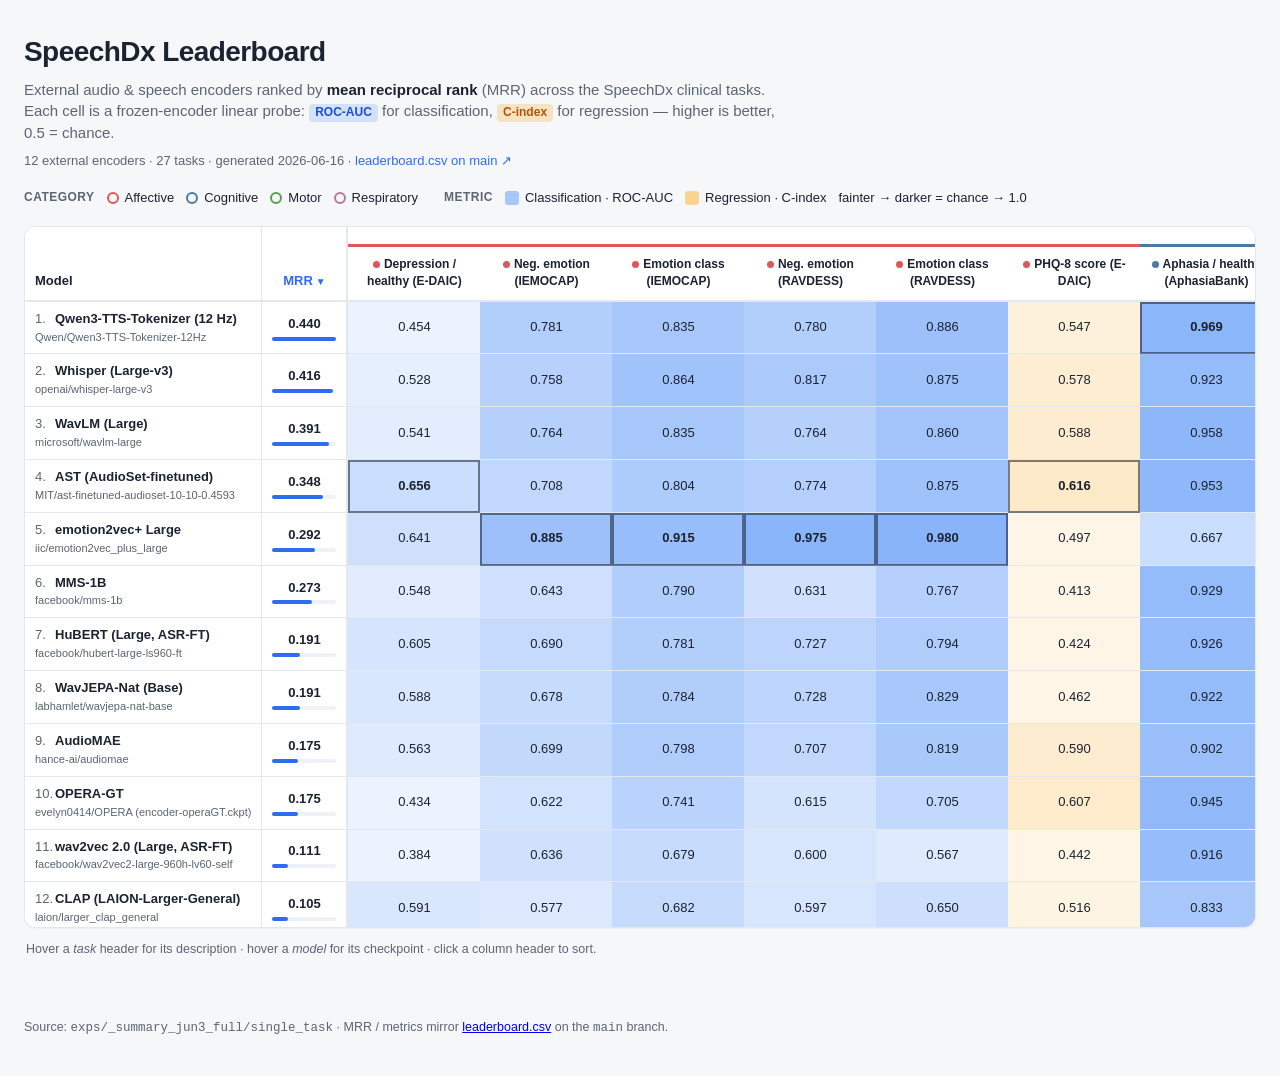
==== index.html @ 80150cf3 "Interactive SpeechDx leaderboard (static GitHub Pages site) Rows are external encoders sorted by mea" ====
<!DOCTYPE html>
<html lang="en">
<head>
  <meta charset="utf-8" />
  <meta name="viewport" content="width=device-width, initial-scale=1" />
  <title>SpeechDx Leaderboard</title>
  <meta name="description" content="Interactive leaderboard for the SpeechDx speech-health benchmark — external audio/speech encoders ranked by mean reciprocal rank across 27 clinical tasks." />
  <link rel="stylesheet" href="style.css" />
</head>
<body>
  <header class="page-head">
    <h1>SpeechDx&nbsp;Leaderboard</h1>
    <p class="tagline">
      External audio &amp; speech encoders ranked by <strong>mean reciprocal rank</strong>
      (MRR) across the SpeechDx clinical tasks. Each cell is a frozen-encoder linear
      probe: <span class="chip chip-cls">ROC-AUC</span> for classification,
      <span class="chip chip-reg">C-index</span> for regression — higher is better,
      0.5&nbsp;=&nbsp;chance.
    </p>
    <p class="meta" id="meta"></p>
  </header>

  <section class="legend" id="legend" aria-label="Legend"></section>

  <main>
    <div class="table-wrap">
      <table id="board" aria-label="SpeechDx leaderboard"></table>
    </div>
    <p class="hint">
      Hover a <em>task</em> header for its description · hover a <em>model</em> for
      its checkpoint · click a column header to sort.
    </p>
  </main>

  <footer class="page-foot">
    <span id="foot-src"></span>
  </footer>

  <div id="tooltip" class="tooltip" role="tooltip" hidden></div>

  <script src="data.js"></script>
  <script src="app.js"></script>
</body>
</html>
---- style.css ----
:root {
  --bg: #f6f7f9;
  --panel: #ffffff;
  --ink: #1b2230;
  --ink-soft: #5b6573;
  --line: #e3e7ee;
  --accent: #2f6df0;
  /* metric base tints */
  --cls: 59, 130, 246;   /* classification / ROC-AUC : blue  */
  --reg: 245, 158, 11;   /* regression / C-index      : amber */
}

* { box-sizing: border-box; }

body {
  margin: 0;
  font-family: -apple-system, BlinkMacSystemFont, "Segoe UI", Roboto, Helvetica, Arial, sans-serif;
  color: var(--ink);
  background: var(--bg);
  line-height: 1.45;
}

.page-head, main, .legend, .page-foot { max-width: 1280px; margin-inline: auto; padding-inline: 24px; }
.page-head { padding-top: 32px; }
h1 { margin: 0 0 6px; font-size: 28px; letter-spacing: -0.02em; }
.tagline { margin: 0 0 8px; max-width: 760px; color: var(--ink-soft); font-size: 15px; }
.tagline strong { color: var(--ink); }
.meta { margin: 0; color: var(--ink-soft); font-size: 13px; }
.meta a { color: var(--accent); text-decoration: none; }
.meta a:hover { text-decoration: underline; }

.chip {
  display: inline-block; padding: 0 6px; border-radius: 4px;
  font-size: 12px; font-weight: 600; vertical-align: baseline;
}
.chip-cls { background: rgba(var(--cls), 0.18); color: #1d4ed8; }
.chip-reg { background: rgba(var(--reg), 0.22); color: #b45309; }

/* ---- legend ---- */
.legend { display: flex; flex-wrap: wrap; gap: 18px 26px; margin-top: 18px; }
.legend-group { display: flex; align-items: center; gap: 12px; flex-wrap: wrap; }
.legend-title { font-size: 12px; font-weight: 700; text-transform: uppercase; letter-spacing: 0.04em; color: var(--ink-soft); }
.legend-item { display: inline-flex; align-items: center; gap: 6px; font-size: 13px; }
.swatch { width: 14px; height: 14px; border-radius: 3px; }
.swatch-cat { width: 12px; height: 12px; border-radius: 50%; border: 2px solid; background: transparent; }

/* ---- table ---- */
main { margin-top: 18px; padding-bottom: 40px; }
.table-wrap {
  overflow: auto; max-height: 78vh;
  background: var(--panel); border: 1px solid var(--line); border-radius: 12px;
  box-shadow: 0 1px 2px rgba(20, 30, 50, 0.04);
}
table { border-collapse: separate; border-spacing: 0; font-size: 13px; width: max-content; }

th, td { padding: 0; white-space: nowrap; }

thead th {
  position: sticky; top: 0; z-index: 3;
  background: var(--panel); border-bottom: 2px solid var(--line);
  vertical-align: bottom;
}
thead th .th-inner { padding: 9px 10px; }

/* model + MRR columns pinned while scrolling tasks */
.col-model { position: sticky; left: 0; z-index: 2; background: var(--panel); text-align: left; min-width: 210px; }
.col-mrr   { position: sticky; z-index: 2; background: var(--panel); text-align: center; min-width: 86px; }
thead .col-model, thead .col-mrr { z-index: 4; }
.col-model { border-right: 1px solid var(--line); }
.col-mrr   { border-right: 2px solid var(--line); }

/* task header cells: category-coloured top border + dot */
.th-task { cursor: pointer; }
.th-task .th-inner { border-top: 3px solid var(--cat, #ccc); text-align: center; max-width: 132px; white-space: normal; }
.th-task .task-label { display: block; font-weight: 600; font-size: 12px; }
.th-task .cat-dot { display: inline-block; width: 7px; height: 7px; border-radius: 50%; margin-right: 4px; vertical-align: middle; }
.th-sortable { cursor: pointer; user-select: none; }
.th-sortable:hover .th-inner { background: #f0f3f9; }
.sort-active { color: var(--accent); }
.sort-arrow { font-size: 10px; margin-left: 3px; color: var(--accent); }

tbody tr:hover td { background-image: linear-gradient(rgba(47,109,240,0.05), rgba(47,109,240,0.05)); }
tbody td { border-bottom: 1px solid var(--line); }

/* model cell */
.cell-model { padding: 8px 10px; cursor: help; }
.cell-model .rank { display: inline-block; min-width: 20px; color: var(--ink-soft); font-variant-numeric: tabular-nums; }
.cell-model .name { font-weight: 600; }
.cell-model .ckpt { display: block; font-size: 11px; color: var(--ink-soft); margin-top: 1px; }

/* MRR cell with mini bar */
.cell-mrr { padding: 6px 10px; text-align: center; font-variant-numeric: tabular-nums; }
.cell-mrr .mrr-val { font-weight: 700; }
.cell-mrr .mrr-bar { height: 4px; border-radius: 2px; background: var(--accent); margin-top: 3px; }
.cell-mrr .mrr-track { height: 4px; border-radius: 2px; background: #eef1f6; margin-top: 3px; }

/* score cells (heatmap) */
.cell-score { padding: 7px 8px; text-align: center; font-variant-numeric: tabular-nums; }
.cell-score.na { color: #b6bcc6; }
.top1 { outline: 2px solid rgba(20,30,50,0.55); outline-offset: -2px; font-weight: 700; }

.hint { color: var(--ink-soft); font-size: 12.5px; margin: 12px 2px 0; }
.page-foot { padding-block: 20px 40px; color: var(--ink-soft); font-size: 12.5px; }

/* tooltip */
.tooltip {
  position: fixed; z-index: 50; max-width: 300px;
  background: #1b2230; color: #f4f6fa; padding: 9px 11px; border-radius: 8px;
  font-size: 12.5px; line-height: 1.4; pointer-events: none;
  box-shadow: 0 6px 24px rgba(10, 18, 35, 0.28);
}
.tooltip .tt-title { font-weight: 700; margin-bottom: 3px; }
.tooltip .tt-sub { color: #aeb7c6; }
.tooltip code { background: rgba(255,255,255,0.12); padding: 1px 5px; border-radius: 4px; font-size: 12px; }
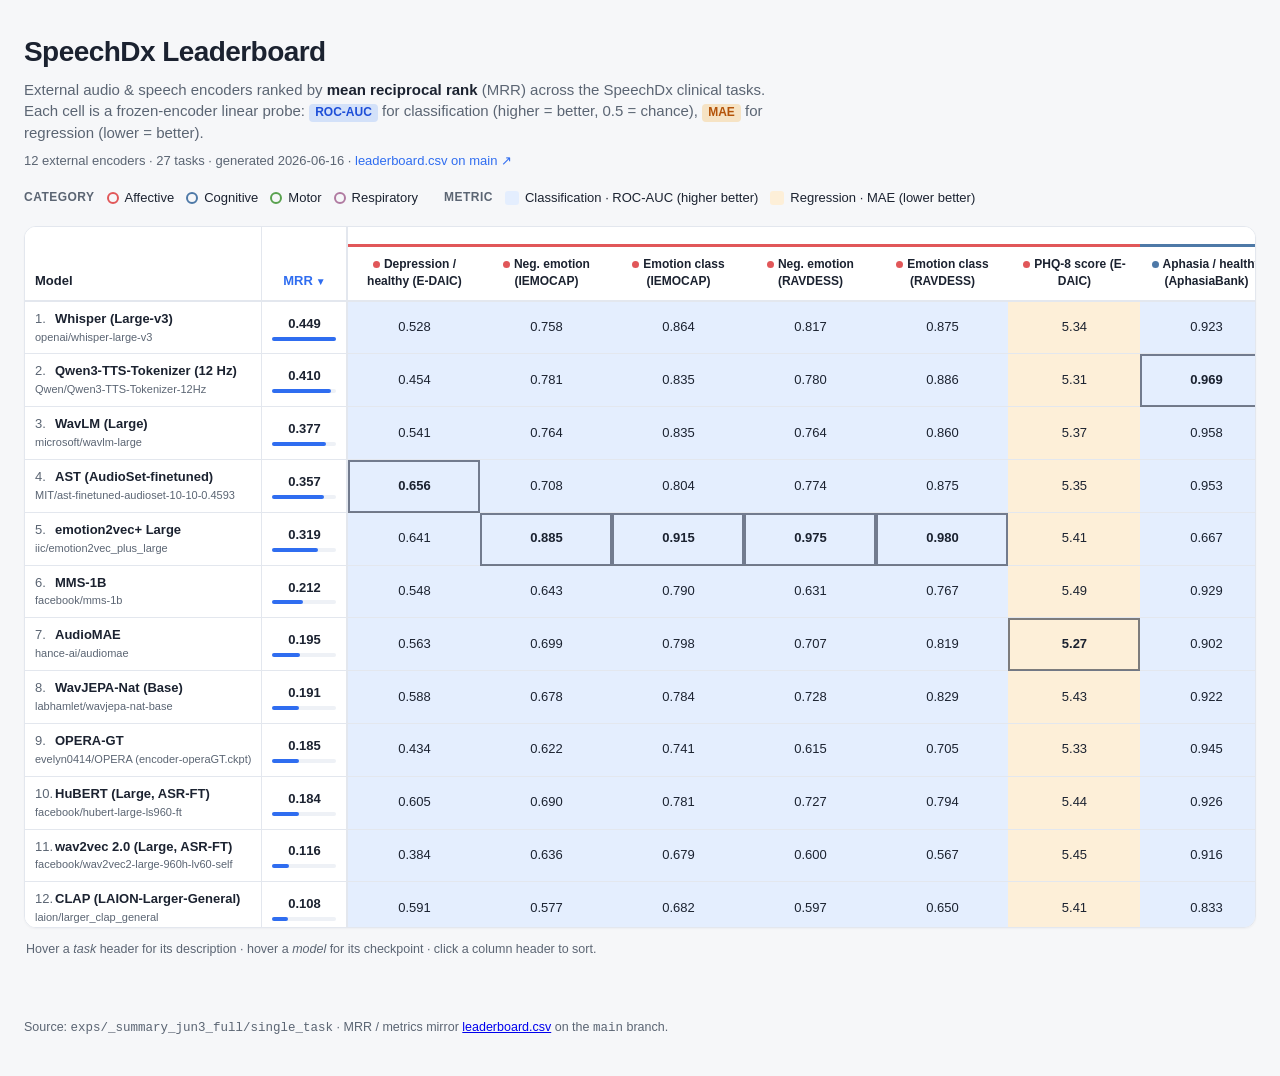
==== commit d94e6a91: "leaderboard: MAE for regression + flat per-metric column tint Co-Authored-By: Claude Opus 4.8 <norep" ====
--- a/index.html
+++ b/index.html
@@ -13,9 +13,9 @@
     <p class="tagline">
       External audio &amp; speech encoders ranked by <strong>mean reciprocal rank</strong>
       (MRR) across the SpeechDx clinical tasks. Each cell is a frozen-encoder linear
-      probe: <span class="chip chip-cls">ROC-AUC</span> for classification,
-      <span class="chip chip-reg">C-index</span> for regression — higher is better,
-      0.5&nbsp;=&nbsp;chance.
+      probe: <span class="chip chip-cls">ROC-AUC</span> for classification
+      (higher&nbsp;=&nbsp;better, 0.5&nbsp;=&nbsp;chance),
+      <span class="chip chip-reg">MAE</span> for regression (lower&nbsp;=&nbsp;better).
     </p>
     <p class="meta" id="meta"></p>
   </header>
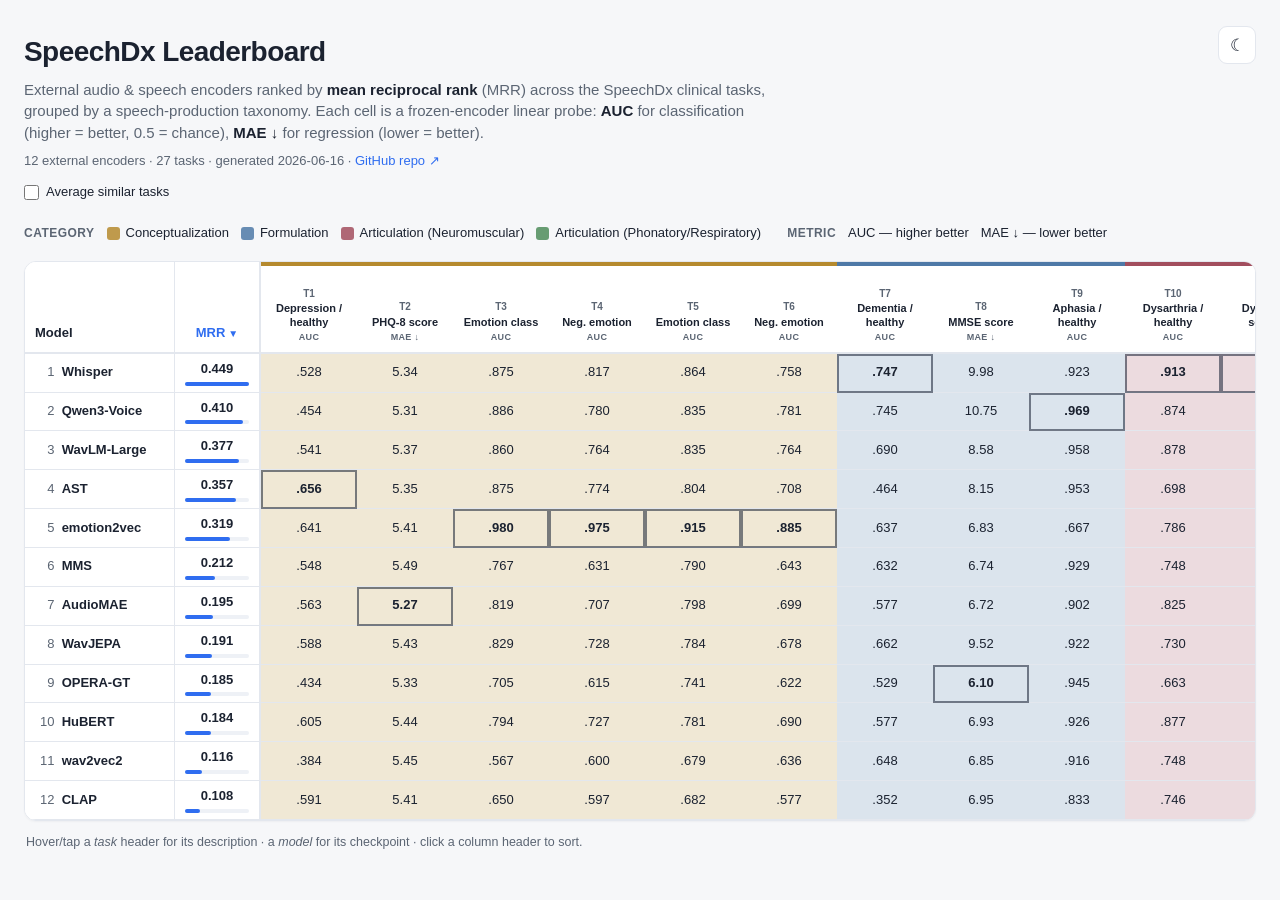
==== commit 2535da75: "site: speech-production category palette + dark/light toggle + avg-similar-tasks Co-Authored-By: Cla" ====
--- a/index.html
+++ b/index.html
@@ -4,20 +4,35 @@
   <meta charset="utf-8" />
   <meta name="viewport" content="width=device-width, initial-scale=1" />
   <title>SpeechDx Leaderboard</title>
-  <meta name="description" content="Interactive leaderboard for the SpeechDx speech-health benchmark — external audio/speech encoders ranked by mean reciprocal rank across 27 clinical tasks." />
+  <meta name="description" content="Interactive leaderboard for the SpeechDx speech-health benchmark — external audio/speech encoders ranked by mean reciprocal rank across clinical tasks." />
+  <script>
+    /* set theme before paint to avoid a flash */
+    (function () {
+      try {
+        var t = localStorage.getItem("sdx-theme");
+        if (!t) t = matchMedia("(prefers-color-scheme: dark)").matches ? "dark" : "light";
+        document.documentElement.dataset.theme = t;
+      } catch (e) { document.documentElement.dataset.theme = "light"; }
+    })();
+  </script>
   <link rel="stylesheet" href="style.css" />
 </head>
 <body>
   <header class="page-head">
+    <button id="theme-toggle" class="theme-toggle" type="button" aria-label="Toggle dark / light mode" title="Toggle dark / light"></button>
     <h1>SpeechDx&nbsp;Leaderboard</h1>
     <p class="tagline">
       External audio &amp; speech encoders ranked by <strong>mean reciprocal rank</strong>
-      (MRR) across the SpeechDx clinical tasks. Each cell is a frozen-encoder linear
-      probe: <span class="chip chip-cls">ROC-AUC</span> for classification
+      (MRR) across the SpeechDx clinical tasks, grouped by a speech-production taxonomy.
+      Each cell is a frozen-encoder linear probe: <strong>AUC</strong> for classification
       (higher&nbsp;=&nbsp;better, 0.5&nbsp;=&nbsp;chance),
-      <span class="chip chip-reg">MAE</span> for regression (lower&nbsp;=&nbsp;better).
+      <strong>MAE&nbsp;↓</strong> for regression (lower&nbsp;=&nbsp;better).
     </p>
     <p class="meta" id="meta"></p>
+    <label class="merge-toggle">
+      <input type="checkbox" id="merge-toggle" />
+      <span>Average similar tasks</span>
+    </label>
   </header>
 
   <section class="legend" id="legend" aria-label="Legend"></section>
@@ -27,14 +42,10 @@
       <table id="board" aria-label="SpeechDx leaderboard"></table>
     </div>
     <p class="hint">
-      Hover a <em>task</em> header for its description · hover a <em>model</em> for
-      its checkpoint · click a column header to sort.
+      Hover/tap a <em>task</em> header for its description · a <em>model</em> for its
+      checkpoint · click a column header to sort.
     </p>
   </main>
-
-  <footer class="page-foot">
-    <span id="foot-src"></span>
-  </footer>
 
   <div id="tooltip" class="tooltip" role="tooltip" hidden></div>
 
--- a/style.css
+++ b/style.css
@@ -1,14 +1,32 @@
-:root {
+:root, [data-theme="light"] {
   --bg: #f6f7f9;
   --panel: #ffffff;
   --ink: #1b2230;
   --ink-soft: #5b6573;
   --line: #e3e7ee;
   --accent: #2f6df0;
-  /* metric base tints */
-  --cls: 59, 130, 246;   /* classification / ROC-AUC : blue  */
-  --reg: 245, 158, 11;   /* regression / C-index      : amber */
+  --cell-alpha: 0.20;            /* category-colour strength on score cells */
+  --th-hover: #f0f3f9;
+  --row-hover: 47, 109, 240;
+  --mrr-track: #eef1f6;
+  --top1: rgba(20, 30, 50, 0.55);
+  --ctrl-bg: #ffffff;
 }
+[data-theme="dark"] {
+  --bg: #0b0e12;
+  --panel: #14181e;
+  --ink: #e6edf3;
+  --ink-soft: #9aa4b2;
+  --line: #28303a;
+  --accent: #6ea8fe;
+  --cell-alpha: 0.34;
+  --th-hover: #1b212a;
+  --row-hover: 120, 160, 240;
+  --mrr-track: #232a33;
+  --top1: rgba(255, 255, 255, 0.65);
+  --ctrl-bg: #1b212a;
+}
+html { color-scheme: light dark; }
 
 * { box-sizing: border-box; }
 
@@ -18,10 +36,25 @@
   color: var(--ink);
   background: var(--bg);
   line-height: 1.45;
+  transition: background-color 0.2s ease, color 0.2s ease;
 }
 
-.page-head, main, .legend, .page-foot { max-width: 1280px; margin-inline: auto; padding-inline: 24px; }
-.page-head { padding-top: 32px; }
+.page-head, main, .legend { max-width: 1280px; margin-inline: auto; padding-inline: 24px; }
+.page-head { padding-top: 32px; position: relative; }
+
+/* theme toggle (top-right) + average-similar-tasks checkbox */
+.theme-toggle {
+  position: absolute; top: 26px; right: 24px;
+  width: 38px; height: 38px; border-radius: 9px;
+  border: 1px solid var(--line); background: var(--ctrl-bg); color: var(--ink);
+  font-size: 17px; line-height: 1; cursor: pointer;
+}
+.theme-toggle:hover { border-color: var(--accent); }
+.merge-toggle {
+  display: inline-flex; align-items: center; gap: 7px; margin: 12px 0 0;
+  font-size: 13px; color: var(--ink); cursor: pointer; user-select: none;
+}
+.merge-toggle input { width: 15px; height: 15px; accent-color: var(--accent); cursor: pointer; margin: 0; }
 h1 { margin: 0 0 6px; font-size: 28px; letter-spacing: -0.02em; }
 .tagline { margin: 0 0 8px; max-width: 760px; color: var(--ink-soft); font-size: 15px; }
 .tagline strong { color: var(--ink); }
@@ -42,7 +75,7 @@
 .legend-title { font-size: 12px; font-weight: 700; text-transform: uppercase; letter-spacing: 0.04em; color: var(--ink-soft); }
 .legend-item { display: inline-flex; align-items: center; gap: 6px; font-size: 13px; }
 .swatch { width: 14px; height: 14px; border-radius: 3px; }
-.swatch-cat { width: 12px; height: 12px; border-radius: 50%; border: 2px solid; background: transparent; }
+.swatch-cat { width: 13px; height: 13px; border-radius: 3px; }
 
 /* ---- table ---- */
 main { margin-top: 18px; padding-bottom: 40px; }
@@ -63,52 +96,63 @@
 thead th .th-inner { padding: 9px 10px; }
 
 /* model + MRR columns pinned while scrolling tasks */
-.col-model { position: sticky; left: 0; z-index: 2; background: var(--panel); text-align: left; min-width: 210px; }
-.col-mrr   { position: sticky; z-index: 2; background: var(--panel); text-align: center; min-width: 86px; }
-thead .col-model, thead .col-mrr { z-index: 4; }
+.col-model { position: sticky; left: 0; z-index: 2; background: var(--panel); text-align: left; min-width: 150px; }
+.col-mrr   { text-align: center; min-width: 86px; }   /* not pinned — scrolls with the tasks */
+thead .col-model { z-index: 4; }
 .col-model { border-right: 1px solid var(--line); }
 .col-mrr   { border-right: 2px solid var(--line); }
 
-/* task header cells: category-coloured top border + dot */
-.th-task { cursor: pointer; }
-.th-task .th-inner { border-top: 3px solid var(--cat, #ccc); text-align: center; max-width: 132px; white-space: normal; }
-.th-task .task-label { display: block; font-weight: 600; font-size: 12px; }
-.th-task .cat-dot { display: inline-block; width: 7px; height: 7px; border-radius: 50%; margin-right: 4px; vertical-align: middle; }
+/* task header cells: a continuous category-coloured band along the top of the
+   header row — the border is on the cell, so same-category columns (which are
+   contiguous in T-number order) form one straight line. Inner = short T-number. */
+.th-task { cursor: pointer; border-top: 4px solid var(--cat, #ccc); }
+.th-task .th-inner { text-align: center; width: 96px; padding: 8px 7px; white-space: normal; }
+.th-task .task-tnum { display: block; font-size: 10px; font-weight: 700; color: var(--ink-soft); font-variant-numeric: tabular-nums; }
+.th-task .task-label { display: block; font-weight: 600; font-size: 11px; line-height: 1.2; margin-top: 1px; }
+.th-task .task-metric { display: block; font-size: 9px; font-weight: 600; color: var(--ink-soft); letter-spacing: 0.03em; margin-top: 2px; }
 .th-sortable { cursor: pointer; user-select: none; }
-.th-sortable:hover .th-inner { background: #f0f3f9; }
+.th-sortable:hover .th-inner { background: var(--th-hover); }
 .sort-active { color: var(--accent); }
 .sort-arrow { font-size: 10px; margin-left: 3px; color: var(--accent); }
 
-tbody tr:hover td { background-image: linear-gradient(rgba(47,109,240,0.05), rgba(47,109,240,0.05)); }
+tbody tr:hover td { background-image: linear-gradient(rgb(var(--row-hover) / 0.08), rgb(var(--row-hover) / 0.08)); }
 tbody td { border-bottom: 1px solid var(--line); }
 
 /* model cell */
 .cell-model { padding: 8px 10px; cursor: help; }
-.cell-model .rank { display: inline-block; min-width: 20px; color: var(--ink-soft); font-variant-numeric: tabular-nums; }
+.cell-model .rank { display: inline-block; width: 1.5em; margin-right: 0.55em; text-align: right; color: var(--ink-soft); font-variant-numeric: tabular-nums; }
 .cell-model .name { font-weight: 600; }
-.cell-model .ckpt { display: block; font-size: 11px; color: var(--ink-soft); margin-top: 1px; }
 
 /* MRR cell with mini bar */
 .cell-mrr { padding: 6px 10px; text-align: center; font-variant-numeric: tabular-nums; }
 .cell-mrr .mrr-val { font-weight: 700; }
 .cell-mrr .mrr-bar { height: 4px; border-radius: 2px; background: var(--accent); margin-top: 3px; }
-.cell-mrr .mrr-track { height: 4px; border-radius: 2px; background: #eef1f6; margin-top: 3px; }
+.cell-mrr .mrr-track { height: 4px; border-radius: 2px; background: var(--mrr-track); margin-top: 3px; }
 
-/* score cells (heatmap) */
-.cell-score { padding: 7px 8px; text-align: center; font-variant-numeric: tabular-nums; }
-.cell-score.na { color: #b6bcc6; }
-.top1 { outline: 2px solid rgba(20,30,50,0.55); outline-offset: -2px; font-weight: 700; }
+/* score cells — flat tint by speech-production category (intensity themed) */
+.cell-score { padding: 7px 8px; text-align: center; font-variant-numeric: tabular-nums;
+  background: rgb(var(--cat-rgb, 160 160 160) / var(--cell-alpha)); }
+.cell-score.na { color: var(--ink-soft); opacity: 0.65; }
+.top1 { outline: 2px solid var(--top1); outline-offset: -2px; font-weight: 700; }
 
 .hint { color: var(--ink-soft); font-size: 12.5px; margin: 12px 2px 0; }
-.page-foot { padding-block: 20px 40px; color: var(--ink-soft); font-size: 12.5px; }
 
 /* tooltip */
 .tooltip {
-  position: fixed; z-index: 50; max-width: 300px;
-  background: #1b2230; color: #f4f6fa; padding: 9px 11px; border-radius: 8px;
-  font-size: 12.5px; line-height: 1.4; pointer-events: none;
-  box-shadow: 0 6px 24px rgba(10, 18, 35, 0.28);
+  position: fixed; z-index: 50;
+  left: 50%; bottom: 16px; transform: translateX(-50%);   /* locked: bottom-centre */
+  max-width: min(380px, calc(100vw - 24px));
+  background: #1b2230; color: #f4f6fa; padding: 11px 30px 11px 14px; border-radius: 10px;
+  font-size: 12.5px; line-height: 1.45; pointer-events: auto;
+  box-shadow: 0 8px 30px rgba(10, 18, 35, 0.4);
 }
 .tooltip .tt-title { font-weight: 700; margin-bottom: 3px; }
 .tooltip .tt-sub { color: #aeb7c6; }
 .tooltip code { background: rgba(255,255,255,0.12); padding: 1px 5px; border-radius: 4px; font-size: 12px; }
+.tooltip .tt-close {
+  position: absolute; top: 4px; right: 5px; width: 20px; height: 20px;
+  display: flex; align-items: center; justify-content: center;
+  background: transparent; border: 0; color: #aeb7c6; font-size: 17px; line-height: 1;
+  cursor: pointer; padding: 0; border-radius: 4px;
+}
+.tooltip .tt-close:hover { color: #fff; background: rgba(255,255,255,0.14); }
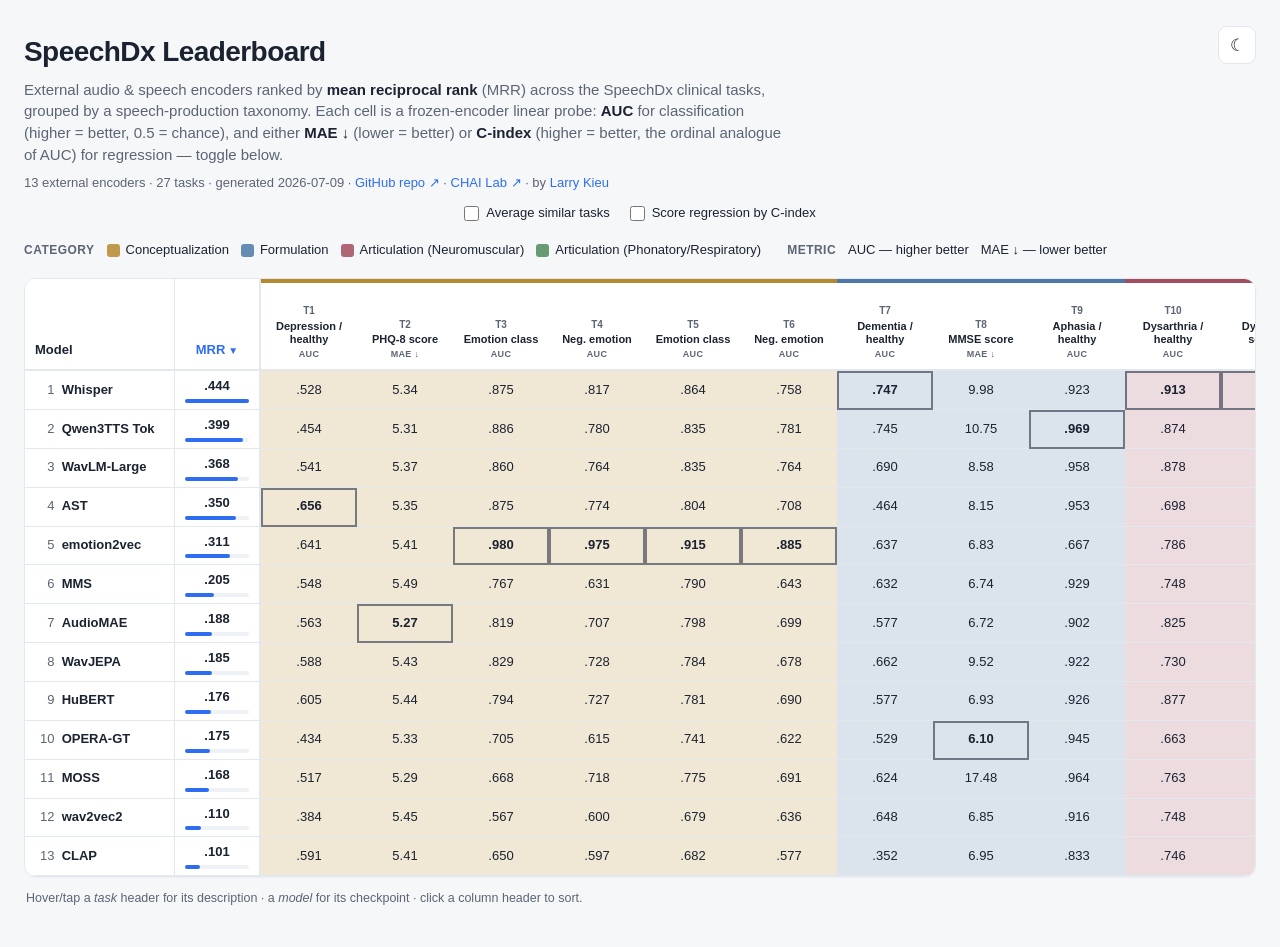
==== commit 96f0c39c: "board: add C-index regression view (MAE ⇄ C-index toggle) Regression can now be scored two ways on t" ====
--- a/index.html
+++ b/index.html
@@ -25,14 +25,21 @@
       External audio &amp; speech encoders ranked by <strong>mean reciprocal rank</strong>
       (MRR) across the SpeechDx clinical tasks, grouped by a speech-production taxonomy.
       Each cell is a frozen-encoder linear probe: <strong>AUC</strong> for classification
-      (higher&nbsp;=&nbsp;better, 0.5&nbsp;=&nbsp;chance),
-      <strong>MAE&nbsp;↓</strong> for regression (lower&nbsp;=&nbsp;better).
+      (higher&nbsp;=&nbsp;better, 0.5&nbsp;=&nbsp;chance), and either
+      <strong>MAE&nbsp;↓</strong> (lower&nbsp;=&nbsp;better) or <strong>C-index</strong>
+      (higher&nbsp;=&nbsp;better, the ordinal analogue of AUC) for regression — toggle below.
     </p>
     <p class="meta" id="meta"></p>
-    <label class="merge-toggle">
-      <input type="checkbox" id="merge-toggle" />
-      <span>Average similar tasks</span>
-    </label>
+    <div class="toggles" style="display:flex;gap:1.25rem;flex-wrap:wrap;justify-content:center;align-items:center;">
+      <label class="merge-toggle">
+        <input type="checkbox" id="merge-toggle" />
+        <span>Average similar tasks</span>
+      </label>
+      <label class="merge-toggle">
+        <input type="checkbox" id="cindex-toggle" />
+        <span>Score regression by C-index</span>
+      </label>
+    </div>
   </header>
 
   <section class="legend" id="legend" aria-label="Legend"></section>
--- a/style.css
+++ b/style.css
@@ -11,6 +11,7 @@
   --mrr-track: #eef1f6;
   --top1: rgba(20, 30, 50, 0.55);
   --ctrl-bg: #ffffff;
+  color-scheme: light;          /* native controls (checkbox) follow the page theme */
 }
 [data-theme="dark"] {
   --bg: #0b0e12;
@@ -25,8 +26,8 @@
   --mrr-track: #232a33;
   --top1: rgba(255, 255, 255, 0.65);
   --ctrl-bg: #1b212a;
+  color-scheme: dark;
 }
-html { color-scheme: light dark; }
 
 * { box-sizing: border-box; }
 
@@ -147,8 +148,14 @@
   box-shadow: 0 8px 30px rgba(10, 18, 35, 0.4);
 }
 .tooltip .tt-title { font-weight: 700; margin-bottom: 3px; }
-.tooltip .tt-sub { color: #aeb7c6; }
+.tooltip .tt-sub { color: #aeb7c6; font-size: 11px; text-transform: uppercase; letter-spacing: 0.04em; }
 .tooltip code { background: rgba(255,255,255,0.12); padding: 1px 5px; border-radius: 4px; font-size: 12px; }
+.tooltip .tt-link { display: inline-block; margin-top: 2px; color: #8ab4ff; text-decoration: none; word-break: break-all; }
+.tooltip .tt-link:hover { text-decoration: underline; }
+.tooltip .tt-rev {
+  margin-top: 7px; padding-top: 6px; border-top: 1px solid rgba(255,255,255,0.12);
+  font-size: 11.5px; color: #aeb7c6;
+}
 .tooltip .tt-close {
   position: absolute; top: 4px; right: 5px; width: 20px; height: 20px;
   display: flex; align-items: center; justify-content: center;
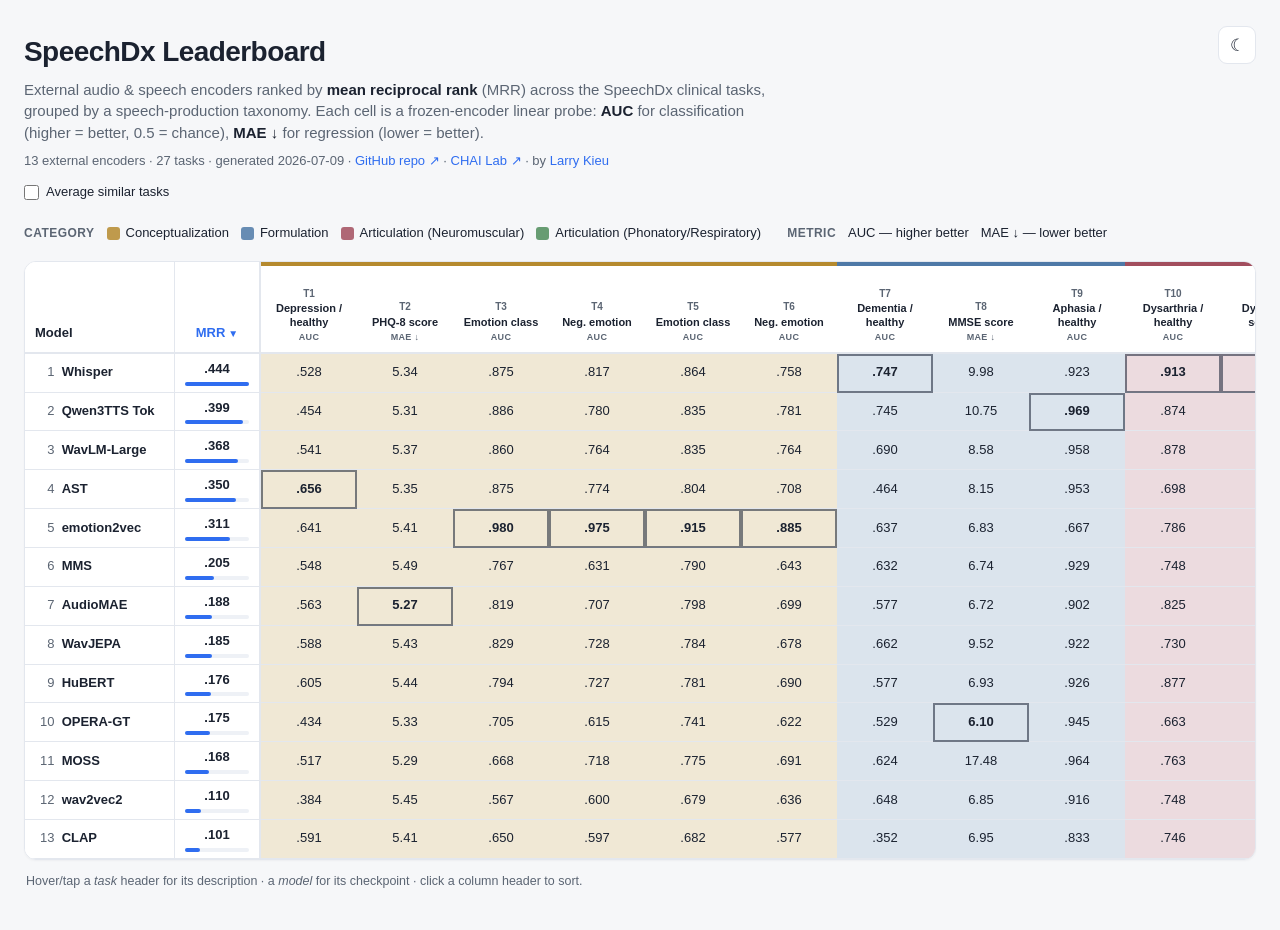
==== commit 2bb0a6e8: "Revert "board: add C-index regression view (MAE ⇄ C-index toggle)" This reverts commit 96f0c39ccbf84" ====
--- a/index.html
+++ b/index.html
@@ -25,21 +25,14 @@
       External audio &amp; speech encoders ranked by <strong>mean reciprocal rank</strong>
       (MRR) across the SpeechDx clinical tasks, grouped by a speech-production taxonomy.
       Each cell is a frozen-encoder linear probe: <strong>AUC</strong> for classification
-      (higher&nbsp;=&nbsp;better, 0.5&nbsp;=&nbsp;chance), and either
-      <strong>MAE&nbsp;↓</strong> (lower&nbsp;=&nbsp;better) or <strong>C-index</strong>
-      (higher&nbsp;=&nbsp;better, the ordinal analogue of AUC) for regression — toggle below.
+      (higher&nbsp;=&nbsp;better, 0.5&nbsp;=&nbsp;chance),
+      <strong>MAE&nbsp;↓</strong> for regression (lower&nbsp;=&nbsp;better).
     </p>
     <p class="meta" id="meta"></p>
-    <div class="toggles" style="display:flex;gap:1.25rem;flex-wrap:wrap;justify-content:center;align-items:center;">
-      <label class="merge-toggle">
-        <input type="checkbox" id="merge-toggle" />
-        <span>Average similar tasks</span>
-      </label>
-      <label class="merge-toggle">
-        <input type="checkbox" id="cindex-toggle" />
-        <span>Score regression by C-index</span>
-      </label>
-    </div>
+    <label class="merge-toggle">
+      <input type="checkbox" id="merge-toggle" />
+      <span>Average similar tasks</span>
+    </label>
   </header>
 
   <section class="legend" id="legend" aria-label="Legend"></section>
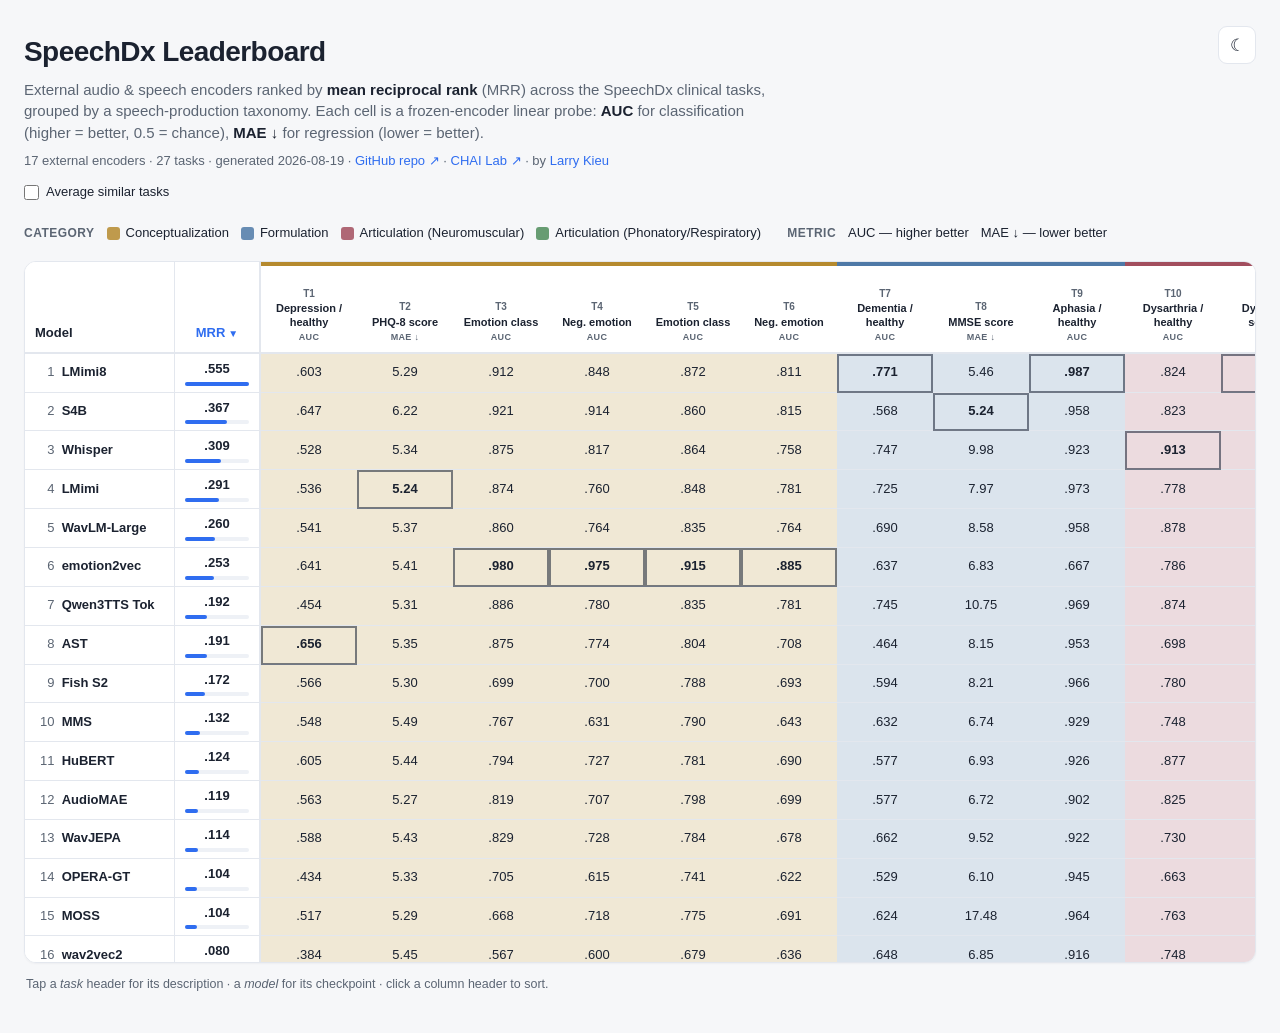
==== commit c6a9ce8a: "ftllm-wavrx: reframe as general leaderboard copy, fix tooltip hover, default to Avg Pool track - Dro" ====
--- a/index.html
+++ b/index.html
@@ -42,7 +42,7 @@
       <table id="board" aria-label="SpeechDx leaderboard"></table>
     </div>
     <p class="hint">
-      Hover/tap a <em>task</em> header for its description · a <em>model</em> for its
+      Tap a <em>task</em> header for its description · a <em>model</em> for its
       checkpoint · click a column header to sort.
     </p>
   </main>
